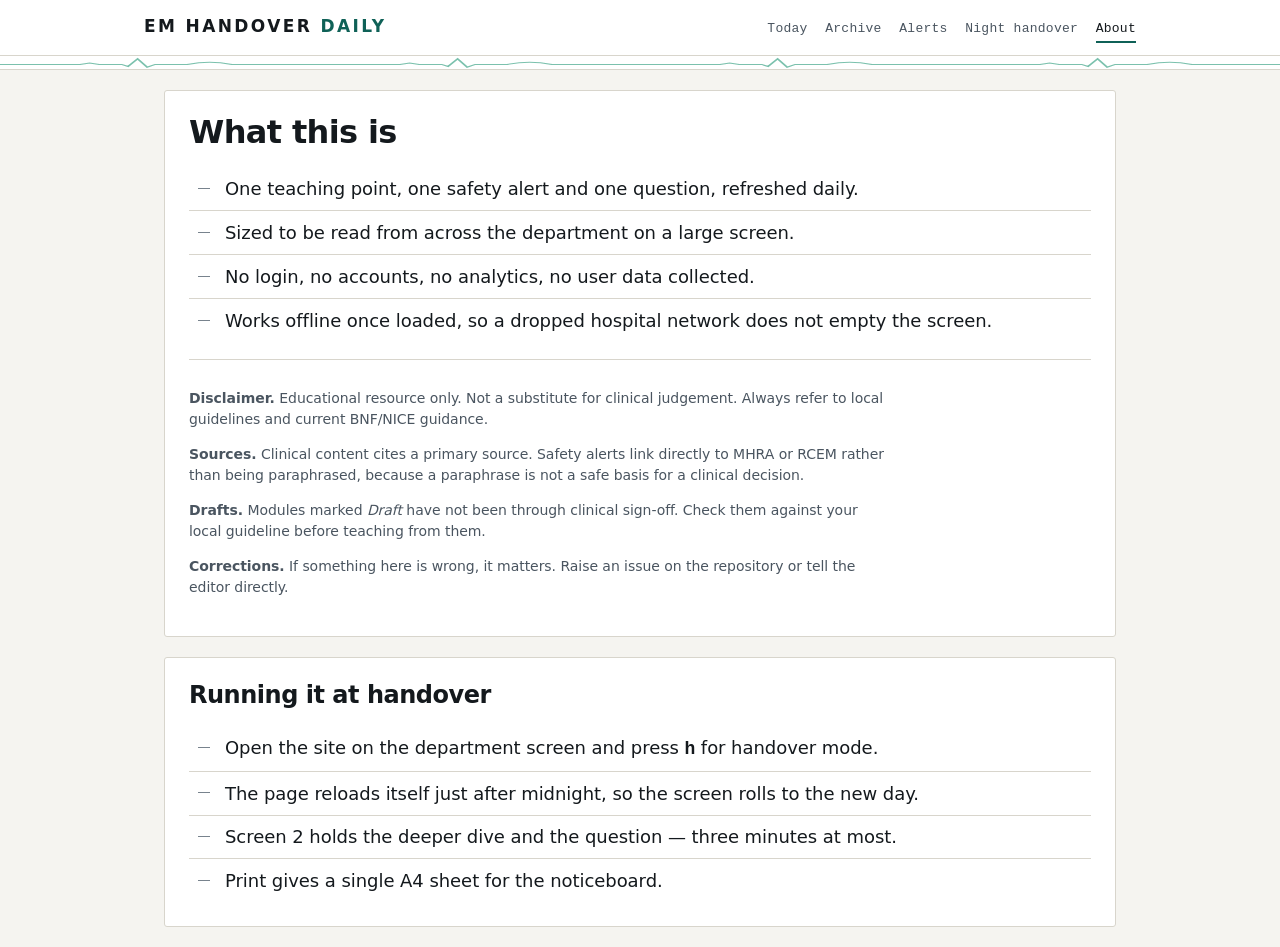
==== about.html @ 454e3c4d "Initial commit — complete working site - Fixed index.html DOMContentLoaded race condition (module sc" ====
<!DOCTYPE html>
<html lang="en-GB">
<head>
<meta charset="utf-8">
<meta name="viewport" content="width=device-width, initial-scale=1">
<title>About — EM Handover Daily</title>
<link rel="stylesheet" href="assets/style.css">
<link rel="manifest" href="manifest.webmanifest">
</head>
<body>

<header class="masthead">
  <div class="wrap masthead__row">
    <a class="wordmark" href="index.html">EM Handover <span>Daily</span></a>
    <nav class="nav" aria-label="Main">
      <a href="index.html">Today</a>
      <a href="archive.html">Archive</a>
      <a href="alerts.html">Alerts</a>
      <a href="night-handover.html">Night handover</a>
      <a href="about.html" aria-current="page">About</a>
    </nav>
  </div>
</header>
<div class="trace" aria-hidden="true">
  <svg viewBox="0 0 1600 20" preserveAspectRatio="none">
    <path d="M0,12 h50 l6,-2 l6,2 h14 l4,3 l6,-11 l6,12 l5,-4 h20 c10,-4 18,-4 28,0 h55 h50 l6,-2 l6,2 h14 l4,3 l6,-11 l6,12 l5,-4 h20 c10,-4 18,-4 28,0 h55 h50 l6,-2 l6,2 h14 l4,3 l6,-11 l6,12 l5,-4 h20 c10,-4 18,-4 28,0 h55 h50 l6,-2 l6,2 h14 l4,3 l6,-11 l6,12 l5,-4 h20 c10,-4 18,-4 28,0 h55 h50 l6,-2 l6,2 h14 l4,3 l6,-11 l6,12 l5,-4 h20 c10,-4 18,-4 28,0 h55 h50 l6,-2 l6,2 h14 l4,3 l6,-11 l6,12 l5,-4 h20 c10,-4 18,-4 28,0 h55 h50 l6,-2 l6,2 h14 l4,3 l6,-11 l6,12 l5,-4 h20 c10,-4 18,-4 28,0 h55 h50 l6,-2 l6,2 h14 l4,3 l6,-11 l6,12 l5,-4 h20 c10,-4 18,-4 28,0 h55"/>
  </svg>
</div>

<main class="wrap">
  <article class="module" style="margin-top:1.25rem">
    <h1 class="module__title">What this is</h1>
    <ul class="points">
      <li>One teaching point, one safety alert and one question, refreshed daily.</li>
      <li>Sized to be read from across the department on a large screen.</li>
      <li>No login, no accounts, no analytics, no user data collected.</li>
      <li>Works offline once loaded, so a dropped hospital network does not empty the screen.</li>
    </ul>

    <div class="module__foot">
      <div class="src">
        <p><strong>Disclaimer.</strong> Educational resource only. Not a substitute for
        clinical judgement. Always refer to local guidelines and current BNF/NICE guidance.</p>

        <p><strong>Sources.</strong> Clinical content cites a primary source. Safety alerts
        link directly to MHRA or RCEM rather than being paraphrased, because a paraphrase is
        not a safe basis for a clinical decision.</p>

        <p><strong>Drafts.</strong> Modules marked <em>Draft</em> have not been through
        clinical sign-off. Check them against your local guideline before teaching from them.</p>

        <p><strong>Corrections.</strong> If something here is wrong, it matters. Raise an
        issue on the repository or tell the editor directly.</p>
      </div>
    </div>
  </article>

  <article class="module">
    <h2 class="module__title" style="font-size:1.5rem">Running it at handover</h2>
    <ul class="points">
      <li>Open the site on the department screen and press <b>h</b> for handover mode.</li>
      <li>The page reloads itself just after midnight, so the screen rolls to the new day.</li>
      <li>Screen 2 holds the deeper dive and the question — three minutes at most.</li>
      <li>Print gives a single A4 sheet for the noticeboard.</li>
    </ul>
  </article>
</main>

<script src="assets/app.js"></script>
</body>
</html>
---- assets/style.css ----
/* ==========================================================================
   EM Handover Daily — stylesheet
   No build step. No CDN. Works offline once cached by the service worker.
   Three modes: personal (default), handover (large screen), print (A4).
   ========================================================================== */

:root {
  /* Ink / paper */
  --paper:        #f5f4f0;
  --paper-raised: #ffffff;
  --ink:          #14191d;
  --ink-soft:     #4a5560;
  --ink-faint:    #78838d;
  --rule:         #d8d5cc;

  /* Signal colours */
  --signal:       #0f6157;  /* brand / category */
  --signal-tint:  #e3efec;
  --alarm:        #a8102b;  /* safety alerts */
  --alarm-tint:   #f7e6e9;
  --trace:        #0f8f6b;  /* the monitor trace */
  --draft:        #8a5a00;
  --draft-tint:   #fbf0da;

  /* Type */
  --display: ui-sans-serif, system-ui, "Segoe UI", Roboto, "Helvetica Neue", Arial, sans-serif;
  --body:    ui-sans-serif, system-ui, "Segoe UI", Roboto, "Helvetica Neue", Arial, sans-serif;
  --mono:    ui-monospace, "SF Mono", "Cascadia Mono", Menlo, Consolas, "Liberation Mono", monospace;

  /* Scale — personal mode */
  --fs-body:   1.0625rem;
  --fs-bullet: 1.125rem;
  --fs-title:  2rem;
  --fs-eyebrow: 0.75rem;

  --maxw: 62rem;
  --gap: 1.5rem;
  --radius: 3px;
}

* { box-sizing: border-box; }

html { -webkit-text-size-adjust: 100%; }

body {
  margin: 0;
  background: var(--paper);
  color: var(--ink);
  font-family: var(--body);
  font-size: var(--fs-body);
  line-height: 1.5;
  letter-spacing: -0.003em;
}

a { color: var(--signal); text-underline-offset: 2px; }
a:hover { text-decoration-thickness: 2px; }

:focus-visible {
  outline: 3px solid var(--signal);
  outline-offset: 2px;
}

.wrap {
  max-width: var(--maxw);
  margin: 0 auto;
  padding: 0 1.25rem;
}

/* --------------------------------------------------------------------------
   Masthead + the monitor trace (signature element)
   -------------------------------------------------------------------------- */

.masthead {
  border-bottom: 1px solid var(--rule);
  background: var(--paper-raised);
}

.masthead__row {
  display: flex;
  align-items: baseline;
  justify-content: space-between;
  gap: 1rem;
  flex-wrap: wrap;
  padding: 0.9rem 0 0.75rem;
}

.wordmark {
  font-family: var(--display);
  font-weight: 800;
  font-size: 1.0625rem;
  letter-spacing: 0.14em;
  text-transform: uppercase;
  color: var(--ink);
  text-decoration: none;
  white-space: nowrap;
}
.wordmark span { color: var(--signal); }

.nav {
  display: flex;
  gap: 1.1rem;
  flex-wrap: wrap;
  font-family: var(--mono);
  font-size: 0.8125rem;
  letter-spacing: 0.02em;
}
.nav a { color: var(--ink-soft); text-decoration: none; padding-bottom: 2px; }
.nav a:hover { color: var(--ink); border-bottom: 2px solid var(--signal); }
.nav a[aria-current="page"] { color: var(--ink); border-bottom: 2px solid var(--signal); }

/* The trace: a slow ECG rhythm strip under the masthead. It exists so anyone
   glancing at the department screen can tell the page is live, not stale. */
.trace {
  display: block;
  width: 100%;
  height: 14px;
  background: var(--paper-raised);
  border-bottom: 1px solid var(--rule);
  overflow: hidden;
}
.trace svg { display: block; width: 200%; height: 14px; }
.trace path {
  fill: none;
  stroke: var(--trace);
  stroke-width: 1.5;
  opacity: 0.55;
}
@media (prefers-reduced-motion: no-preference) {
  .trace svg { animation: sweep 24s linear infinite; }
}
@keyframes sweep {
  from { transform: translateX(0); }
  to   { transform: translateX(-50%); }
}

/* --------------------------------------------------------------------------
   Utility bar
   -------------------------------------------------------------------------- */

.utility {
  display: flex;
  align-items: center;
  justify-content: space-between;
  gap: 0.75rem;
  flex-wrap: wrap;
  padding: 0.85rem 0;
  font-family: var(--mono);
  font-size: 0.75rem;
  letter-spacing: 0.06em;
  text-transform: uppercase;
  color: var(--ink-faint);
}

.btn {
  font-family: var(--mono);
  font-size: 0.75rem;
  letter-spacing: 0.06em;
  text-transform: uppercase;
  background: transparent;
  color: var(--ink-soft);
  border: 1px solid var(--rule);
  border-radius: var(--radius);
  padding: 0.4rem 0.7rem;
  cursor: pointer;
}
.btn:hover { border-color: var(--ink-soft); color: var(--ink); }
.btn--primary {
  background: var(--signal);
  border-color: var(--signal);
  color: #fff;
}
.btn--primary:hover { background: #0c4e46; border-color: #0c4e46; color: #fff; }
.btn[aria-pressed="true"] { background: var(--ink); border-color: var(--ink); color: var(--paper); }

.btn-row { display: flex; gap: 0.5rem; flex-wrap: wrap; }

/* --------------------------------------------------------------------------
   Alert strip
   -------------------------------------------------------------------------- */

.alerts { margin: 0 0 1.25rem; }

.alert {
  display: block;
  border-left: 4px solid var(--alarm);
  background: var(--alarm-tint);
  padding: 0.7rem 0.9rem;
  margin-bottom: 0.5rem;
  text-decoration: none;
  color: var(--ink);
  border-radius: 0 var(--radius) var(--radius) 0;
}
.alert:hover { background: #f2dade; }
.alert__meta {
  font-family: var(--mono);
  font-size: 0.6875rem;
  letter-spacing: 0.08em;
  text-transform: uppercase;
  color: var(--alarm);
  margin-bottom: 0.2rem;
}
.alert__title { font-weight: 600; line-height: 1.35; }

.alert--quiet { border-left-color: var(--rule); background: transparent; }
.alert--quiet .alert__meta { color: var(--ink-faint); }

/* --------------------------------------------------------------------------
   Daily module
   -------------------------------------------------------------------------- */

.module {
  background: var(--paper-raised);
  border: 1px solid var(--rule);
  border-radius: var(--radius);
  padding: 1.5rem;
  margin-bottom: 1.25rem;
}

.module__head {
  display: flex;
  justify-content: space-between;
  align-items: baseline;
  gap: 1rem;
  flex-wrap: wrap;
  margin-bottom: 0.75rem;
}

.eyebrow {
  font-family: var(--mono);
  font-size: var(--fs-eyebrow);
  letter-spacing: 0.1em;
  text-transform: uppercase;
  color: var(--ink-faint);
}

.chips { display: flex; gap: 0.4rem; flex-wrap: wrap; }

.chip {
  font-family: var(--mono);
  font-size: 0.6875rem;
  letter-spacing: 0.08em;
  text-transform: uppercase;
  padding: 0.2rem 0.45rem;
  border-radius: var(--radius);
  border: 1px solid var(--rule);
  color: var(--ink-soft);
  white-space: nowrap;
}
.chip--cat { background: var(--signal-tint); border-color: transparent; color: var(--signal); font-weight: 600; }
.chip--frcem { border-color: var(--signal); color: var(--signal); }
.chip--draft { background: var(--draft-tint); border-color: transparent; color: var(--draft); font-weight: 600; }

.module__title {
  font-family: var(--display);
  font-size: var(--fs-title);
  font-weight: 800;
  line-height: 1.1;
  letter-spacing: -0.02em;
  margin: 0 0 1.1rem;
  text-wrap: balance;
}

/* Bullets. Sequenced steps get numbers because the order is clinical
   information; unsequenced points get a plain rule instead. */
.points { list-style: none; margin: 0; padding: 0; }

.points li {
  font-size: var(--fs-bullet);
  line-height: 1.4;
  padding: 0.55rem 0 0.55rem 2.25rem;
  border-top: 1px solid var(--rule);
  position: relative;
}
.points li:first-child { border-top: 0; }

.points li::before {
  content: "";
  position: absolute;
  left: 0.55rem;
  top: 1.15em;
  width: 0.75rem;
  height: 1px;
  background: var(--ink-faint);
}
.points li[data-step]::before {
  content: attr(data-step);
  top: 0.55rem;
  left: 0;
  width: 1.6rem;
  height: auto;
  background: transparent;
  font-family: var(--mono);
  font-size: 0.8em;
  font-weight: 700;
  color: var(--signal);
  text-align: left;
}

/* Doses, units and thresholds set in mono so numbers read cleanly at 3 metres */
.points b, .num { font-family: var(--mono); font-weight: 700; letter-spacing: -0.01em; }

.module__foot {
  margin-top: 1.1rem;
  padding-top: 0.85rem;
  border-top: 1px solid var(--rule);
  font-size: 0.875rem;
  color: var(--ink-soft);
  display: flex;
  justify-content: space-between;
  gap: 1rem;
  flex-wrap: wrap;
}
.module__foot .src { max-width: 44rem; }

.notice {
  border: 1px dashed var(--draft);
  background: var(--draft-tint);
  color: var(--draft);
  border-radius: var(--radius);
  padding: 0.6rem 0.8rem;
  font-size: 0.875rem;
  margin-bottom: 1rem;
}

/* --------------------------------------------------------------------------
   Screen 2 — deep dive + quiz
   -------------------------------------------------------------------------- */

.screen2 { display: none; }
.screen2.is-open { display: block; }

.deep h3, .quiz h3 {
  font-family: var(--mono);
  font-size: 0.75rem;
  letter-spacing: 0.1em;
  text-transform: uppercase;
  color: var(--ink-faint);
  margin: 0 0 0.75rem;
  font-weight: 600;
}

.algorithm { list-style: none; margin: 0 0 1rem; padding: 0; }
.algorithm li {
  border-left: 3px solid var(--signal);
  padding: 0.4rem 0 0.4rem 0.85rem;
  margin-bottom: 0.4rem;
  font-size: var(--fs-bullet);
}

.stem { font-size: var(--fs-bullet); line-height: 1.45; margin: 0 0 1rem; }

.options { display: grid; gap: 0.5rem; grid-template-columns: 1fr 1fr; }
@media (max-width: 640px) { .options { grid-template-columns: 1fr; } }

.option {
  text-align: left;
  font-family: var(--body);
  font-size: var(--fs-bullet);
  background: var(--paper);
  border: 1px solid var(--rule);
  border-radius: var(--radius);
  padding: 0.7rem 0.85rem;
  cursor: pointer;
  color: var(--ink);
  display: flex;
  gap: 0.6rem;
  align-items: baseline;
}
.option:hover:not(:disabled) { border-color: var(--ink-soft); }
.option:disabled { cursor: default; }
.option .key { font-family: var(--mono); font-weight: 700; color: var(--ink-faint); }
.option.is-correct { border-color: var(--trace); background: var(--signal-tint); }
.option.is-correct .key { color: var(--trace); }
.option.is-wrong { border-color: var(--alarm); background: var(--alarm-tint); }
.option.is-wrong .key { color: var(--alarm); }

.explain {
  margin-top: 0.9rem;
  border-left: 3px solid var(--trace);
  padding: 0.5rem 0 0.5rem 0.85rem;
  font-size: 1rem;
}
.explain[hidden] { display: none; }

/* --------------------------------------------------------------------------
   Archive grid
   -------------------------------------------------------------------------- */

.filters {
  display: flex;
  gap: 0.5rem;
  flex-wrap: wrap;
  align-items: center;
  margin-bottom: 1rem;
}

.field {
  font-family: var(--body);
  font-size: 0.9375rem;
  padding: 0.45rem 0.6rem;
  border: 1px solid var(--rule);
  border-radius: var(--radius);
  background: var(--paper-raised);
  color: var(--ink);
}
.field--search { flex: 1 1 16rem; min-width: 12rem; }

.grid {
  display: grid;
  gap: 0.75rem;
  grid-template-columns: repeat(auto-fill, minmax(17rem, 1fr));
  padding: 0;
  margin: 0;
  list-style: none;
}

.card {
  background: var(--paper-raised);
  border: 1px solid var(--rule);
  border-radius: var(--radius);
  padding: 0.9rem;
  display: flex;
  flex-direction: column;
  gap: 0.5rem;
}
.card h3 { margin: 0; font-size: 1.0625rem; line-height: 1.25; font-weight: 700; }
.card__meta { font-family: var(--mono); font-size: 0.6875rem; letter-spacing: 0.06em; text-transform: uppercase; color: var(--ink-faint); }
.card a { text-decoration: none; color: inherit; }
.card a:hover h3 { color: var(--signal); }

.empty {
  border: 1px dashed var(--rule);
  border-radius: var(--radius);
  padding: 1.5rem;
  text-align: center;
  color: var(--ink-soft);
}

/* --------------------------------------------------------------------------
   Night handover form
   -------------------------------------------------------------------------- */

.sheet {
  background: var(--paper-raised);
  border: 1px solid var(--rule);
  border-radius: var(--radius);
  padding: 1.5rem;
}

.sheet h2 {
  font-family: var(--display);
  font-size: 1.5rem;
  letter-spacing: -0.02em;
  margin: 0 0 0.25rem;
}

fieldset {
  border: 0;
  border-top: 2px solid var(--ink);
  padding: 0.75rem 0 1.25rem;
  margin: 0;
}
legend {
  font-family: var(--mono);
  font-size: 0.8125rem;
  font-weight: 700;
  letter-spacing: 0.08em;
  text-transform: uppercase;
  padding: 0 0.5rem 0 0;
}
.hint { color: var(--ink-soft); font-size: 0.875rem; margin: 0 0 0.6rem; }

.row { display: grid; gap: 0.75rem; grid-template-columns: repeat(auto-fit, minmax(13rem, 1fr)); margin-bottom: 0.6rem; }

label.stack { display: flex; flex-direction: column; gap: 0.25rem; font-size: 0.8125rem; color: var(--ink-soft); }
label.stack input, label.stack textarea, label.stack select {
  font-family: var(--body);
  font-size: 1rem;
  color: var(--ink);
  background: transparent;
  border: 0;
  border-bottom: 1px solid var(--rule);
  padding: 0.35rem 0.2rem;
  border-radius: 0;
}
label.stack textarea { border: 1px solid var(--rule); border-radius: var(--radius); padding: 0.5rem; resize: vertical; min-height: 4.5rem; }
label.stack input:focus, label.stack textarea:focus { border-color: var(--signal); }

.gdpr {
  border-left: 4px solid var(--ink);
  padding: 0.6rem 0.9rem;
  background: var(--paper);
  font-size: 0.875rem;
  margin-bottom: 1.25rem;
}

/* --------------------------------------------------------------------------
   Handover mode — 65" screen, read at 3 metres
   -------------------------------------------------------------------------- */

body.handover {
  --paper:        #0d1216;
  --paper-raised: #131b21;
  --ink:          #f2f5f7;
  --ink-soft:     #9fb0bb;
  --ink-faint:    #7d8f9a;
  --rule:         #2a3841;
  --signal:       #4fd1b5;
  --signal-tint:  #17302c;
  --alarm:        #ff6b7f;
  --alarm-tint:   #2d1219;
  --trace:        #4fd1b5;
  --draft:        #e0b25c;
  --draft-tint:   #2b2415;

  --fs-body:   1.375rem;
  --fs-bullet: 1.875rem;   /* 30px */
  --fs-title:  3.75rem;
  --fs-eyebrow: 1rem;
  --maxw: 90rem;
}
body.handover .btn--primary { color: #06100d; }
body.handover .btn[aria-pressed="true"] { background: var(--signal); color: #06100d; border-color: var(--signal); }
body.handover .nav { font-size: 1rem; }
body.handover .wordmark { font-size: 1.375rem; }
body.handover .module { padding: 2.25rem 2.5rem; }
body.handover .points li { padding-top: 0.7rem; padding-bottom: 0.7rem; padding-left: 3rem; }
body.handover .points li[data-step]::before { width: 2.2rem; }
body.handover .module__foot { font-size: 1.0625rem; }
body.handover .option { font-size: 1.5rem; }
body.handover .stem { font-size: 1.75rem; }
body.handover .card h3 { font-size: 1.375rem; }
body.handover .trace path { opacity: 0.8; }
body.handover .trace, body.handover .trace svg { height: 20px; }

/* --------------------------------------------------------------------------
   Print — one clean A4 sheet
   -------------------------------------------------------------------------- */

@media print {
  :root {
    --paper: #fff; --paper-raised: #fff; --ink: #000; --ink-soft: #333;
    --ink-faint: #555; --rule: #999; --signal: #000; --signal-tint: #fff;
    --alarm: #000; --alarm-tint: #fff; --trace: #000;
    --fs-body: 11pt; --fs-bullet: 12pt; --fs-title: 20pt;
  }
  @page { size: A4 portrait; margin: 14mm; }
  body { background: #fff; font-size: 11pt; }
  body.handover { --fs-bullet: 12pt; --fs-title: 20pt; }
  .no-print, .trace, .nav, .utility, .btn, .btn-row, .filters { display: none !important; }
  .wrap { max-width: none; padding: 0; }
  .module, .sheet { border: 0; padding: 0; }
  .screen2 { display: block !important; }
  .points li { break-inside: avoid; }
  label.stack input, label.stack textarea { border-bottom: 1px solid #000; }
  label.stack textarea { border: 1px solid #000; min-height: 3.2rem; }
  a { color: #000; text-decoration: none; }
  .masthead__row { padding: 0 0 6pt; }
}

/* --------------------------------------------------------------------------
   Paper of the day
   -------------------------------------------------------------------------- */

.paper {
  background: var(--paper-raised);
  border: 1px solid var(--rule);
  border-radius: var(--radius);
  padding: 1.25rem 1.5rem;
  margin-bottom: 1.25rem;
  display: grid;
  grid-template-columns: 1fr auto;
  gap: 1.25rem;
  align-items: start;
}
@media (max-width: 600px) {
  .paper { grid-template-columns: 1fr; }
}

.paper__body { min-width: 0; }

.paper__title {
  font-family: var(--display);
  font-weight: 700;
  font-size: 1.1875rem;
  line-height: 1.25;
  letter-spacing: -0.01em;
  margin: 0.35rem 0 0.35rem;
  text-wrap: pretty;
}
.paper__title a { color: inherit; text-decoration: none; }
.paper__title a:hover { color: var(--signal); text-decoration: underline; }

.paper__cite {
  font-family: var(--mono);
  font-size: 0.8125rem;
  color: var(--ink-faint);
  margin: 0 0 0.6rem;
}

.paper__takeaway { margin: 0; font-size: 1rem; line-height: 1.45; }

.paper__qr {
  width: 116px;
  text-align: center;
}
.paper__qr svg {
  width: 100%;
  height: auto;
  display: block;
  border-radius: 2px;
}
.paper__scan {
  font-family: var(--mono);
  font-size: 0.625rem;
  letter-spacing: 0.1em;
  text-transform: uppercase;
  color: var(--ink-faint);
  margin-top: 0.4rem;
}
.paper__qr--missing {
  border: 1px dashed var(--rule);
  border-radius: var(--radius);
  padding: 0.75rem;
  font-size: 0.8125rem;
  color: var(--ink-faint);
}

body.handover .paper { padding: 1.75rem 2.5rem; gap: 2rem; }
body.handover .paper__title { font-size: 2rem; }
body.handover .paper__cite { font-size: 1.125rem; }
body.handover .paper__takeaway { font-size: 1.5rem; }
body.handover .paper__qr { width: 220px; }
body.handover .paper__scan { font-size: 0.875rem; }

@media print {
  .paper { border: 0; padding: 0; border-top: 1px solid #000; padding-top: 8pt;
           break-inside: avoid; }
  .paper__qr { width: 90px; }
  .paper__title { font-size: 12pt; }
  .paper__takeaway { font-size: 10pt; }
}
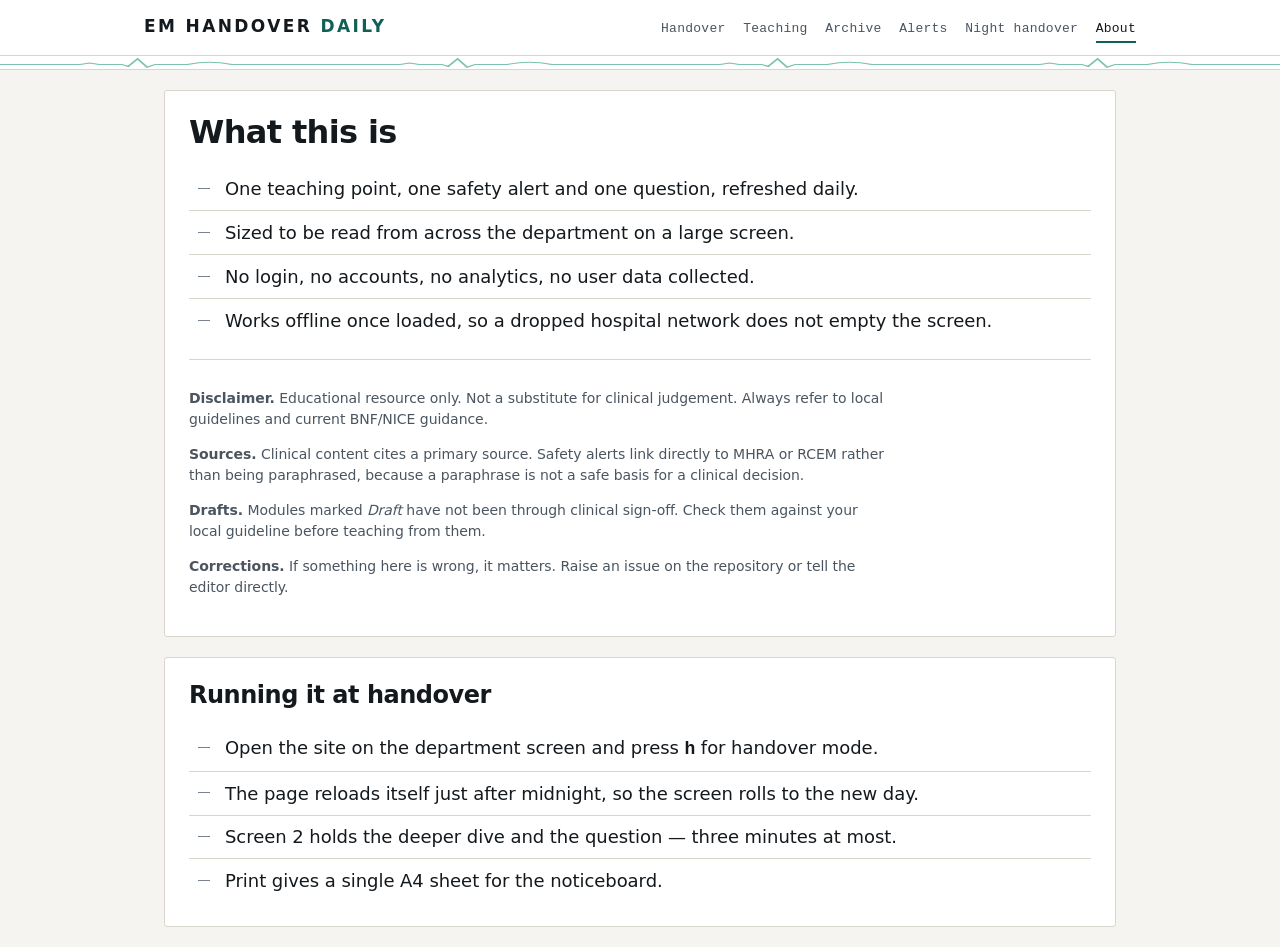
==== commit ef04e8aa: "Handover as homepage — landscape 3-col prompt card index.html: complete redesign - Landscape full-vi" ====
--- a/about.html
+++ b/about.html
@@ -13,7 +13,8 @@
   <div class="wrap masthead__row">
     <a class="wordmark" href="index.html">EM Handover <span>Daily</span></a>
     <nav class="nav" aria-label="Main">
-      <a href="index.html">Today</a>
+      <a href="index.html">Handover</a>
+      <a href="teaching.html">Teaching</a>
       <a href="archive.html">Archive</a>
       <a href="alerts.html">Alerts</a>
       <a href="night-handover.html">Night handover</a>
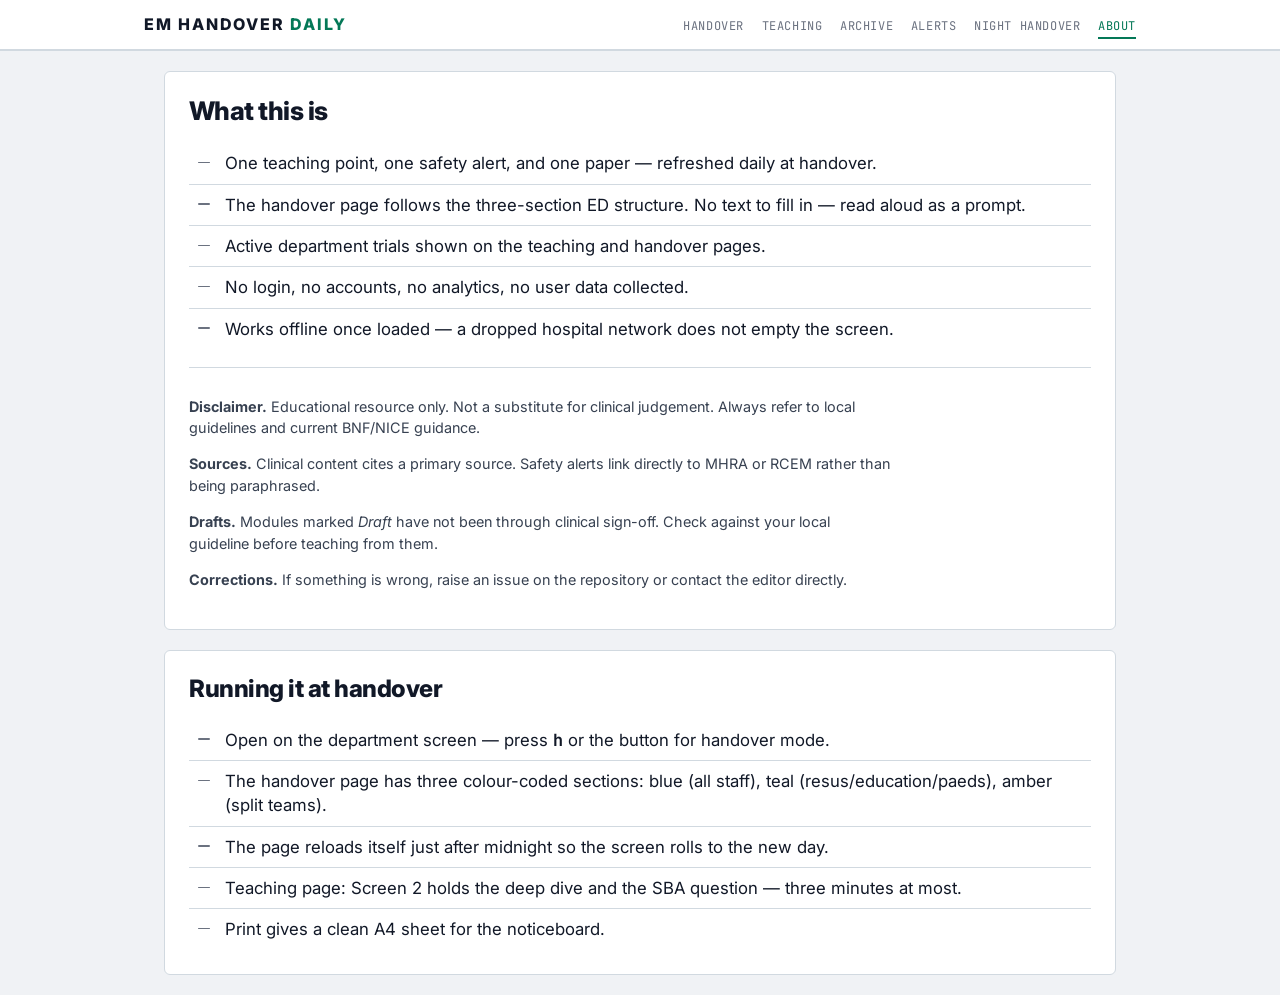
==== commit eade758b: "Consistent design across all pages assets/style.css: complete rewrite - Inter + JetBrains Mono throu" ====
--- a/about.html
+++ b/about.html
@@ -4,6 +4,9 @@
 <meta charset="utf-8">
 <meta name="viewport" content="width=device-width, initial-scale=1">
 <title>About — EM Handover Daily</title>
+<link rel="preconnect" href="https://fonts.googleapis.com">
+<link rel="preconnect" href="https://fonts.gstatic.com" crossorigin>
+<link href="https://fonts.googleapis.com/css2?family=Inter:wght@400;500;600;700;800&family=JetBrains+Mono:wght@400;600&display=swap" rel="stylesheet">
 <link rel="stylesheet" href="assets/style.css">
 <link rel="manifest" href="manifest.webmanifest">
 </head>
@@ -22,36 +25,27 @@
     </nav>
   </div>
 </header>
-<div class="trace" aria-hidden="true">
-  <svg viewBox="0 0 1600 20" preserveAspectRatio="none">
-    <path d="M0,12 h50 l6,-2 l6,2 h14 l4,3 l6,-11 l6,12 l5,-4 h20 c10,-4 18,-4 28,0 h55 h50 l6,-2 l6,2 h14 l4,3 l6,-11 l6,12 l5,-4 h20 c10,-4 18,-4 28,0 h55 h50 l6,-2 l6,2 h14 l4,3 l6,-11 l6,12 l5,-4 h20 c10,-4 18,-4 28,0 h55 h50 l6,-2 l6,2 h14 l4,3 l6,-11 l6,12 l5,-4 h20 c10,-4 18,-4 28,0 h55 h50 l6,-2 l6,2 h14 l4,3 l6,-11 l6,12 l5,-4 h20 c10,-4 18,-4 28,0 h55 h50 l6,-2 l6,2 h14 l4,3 l6,-11 l6,12 l5,-4 h20 c10,-4 18,-4 28,0 h55 h50 l6,-2 l6,2 h14 l4,3 l6,-11 l6,12 l5,-4 h20 c10,-4 18,-4 28,0 h55 h50 l6,-2 l6,2 h14 l4,3 l6,-11 l6,12 l5,-4 h20 c10,-4 18,-4 28,0 h55"/>
-  </svg>
-</div>
 
 <main class="wrap">
   <article class="module" style="margin-top:1.25rem">
     <h1 class="module__title">What this is</h1>
     <ul class="points">
-      <li>One teaching point, one safety alert and one question, refreshed daily.</li>
-      <li>Sized to be read from across the department on a large screen.</li>
+      <li>One teaching point, one safety alert, and one paper — refreshed daily at handover.</li>
+      <li>The handover page follows the three-section ED structure. No text to fill in — read aloud as a prompt.</li>
+      <li>Active department trials shown on the teaching and handover pages.</li>
       <li>No login, no accounts, no analytics, no user data collected.</li>
-      <li>Works offline once loaded, so a dropped hospital network does not empty the screen.</li>
+      <li>Works offline once loaded — a dropped hospital network does not empty the screen.</li>
     </ul>
-
     <div class="module__foot">
       <div class="src">
         <p><strong>Disclaimer.</strong> Educational resource only. Not a substitute for
         clinical judgement. Always refer to local guidelines and current BNF/NICE guidance.</p>
-
         <p><strong>Sources.</strong> Clinical content cites a primary source. Safety alerts
-        link directly to MHRA or RCEM rather than being paraphrased, because a paraphrase is
-        not a safe basis for a clinical decision.</p>
-
+        link directly to MHRA or RCEM rather than being paraphrased.</p>
         <p><strong>Drafts.</strong> Modules marked <em>Draft</em> have not been through
-        clinical sign-off. Check them against your local guideline before teaching from them.</p>
-
-        <p><strong>Corrections.</strong> If something here is wrong, it matters. Raise an
-        issue on the repository or tell the editor directly.</p>
+        clinical sign-off. Check against your local guideline before teaching from them.</p>
+        <p><strong>Corrections.</strong> If something is wrong, raise an issue on the
+        repository or contact the editor directly.</p>
       </div>
     </div>
   </article>
@@ -59,10 +53,11 @@
   <article class="module">
     <h2 class="module__title" style="font-size:1.5rem">Running it at handover</h2>
     <ul class="points">
-      <li>Open the site on the department screen and press <b>h</b> for handover mode.</li>
-      <li>The page reloads itself just after midnight, so the screen rolls to the new day.</li>
-      <li>Screen 2 holds the deeper dive and the question — three minutes at most.</li>
-      <li>Print gives a single A4 sheet for the noticeboard.</li>
+      <li>Open on the department screen — press <b>h</b> or the button for handover mode.</li>
+      <li>The handover page has three colour-coded sections: blue (all staff), teal (resus/education/paeds), amber (split teams).</li>
+      <li>The page reloads itself just after midnight so the screen rolls to the new day.</li>
+      <li>Teaching page: Screen 2 holds the deep dive and the SBA question — three minutes at most.</li>
+      <li>Print gives a clean A4 sheet for the noticeboard.</li>
     </ul>
   </article>
 </main>
--- a/assets/style.css
+++ b/assets/style.css
@@ -1,221 +1,221 @@
 /* ==========================================================================
-   EM Handover Daily — stylesheet
-   No build step. No CDN. Works offline once cached by the service worker.
-   Three modes: personal (default), handover (large screen), print (A4).
+   EM Handover Daily — shared stylesheet
+   Inter for UI, JetBrains Mono for labels and metadata.
+   Light theme throughout. Handover mode scales for large screens.
    ========================================================================== */
 
+/* Import fonts — cached by service worker after first load */
+@import url('https://fonts.googleapis.com/css2?family=Inter:wght@400;500;600;700;800&family=JetBrains+Mono:wght@400;600&display=swap');
+
 :root {
-  /* Ink / paper */
-  --paper:        #f5f4f0;
-  --paper-raised: #ffffff;
-  --ink:          #14191d;
-  --ink-soft:     #4a5560;
-  --ink-faint:    #78838d;
-  --rule:         #d8d5cc;
-
-  /* Signal colours */
-  --signal:       #0f6157;  /* brand / category */
-  --signal-tint:  #e3efec;
-  --alarm:        #a8102b;  /* safety alerts */
-  --alarm-tint:   #f7e6e9;
-  --trace:        #0f8f6b;  /* the monitor trace */
-  --draft:        #8a5a00;
-  --draft-tint:   #fbf0da;
-
-  /* Type */
-  --display: ui-sans-serif, system-ui, "Segoe UI", Roboto, "Helvetica Neue", Arial, sans-serif;
-  --body:    ui-sans-serif, system-ui, "Segoe UI", Roboto, "Helvetica Neue", Arial, sans-serif;
-  --mono:    ui-monospace, "SF Mono", "Cascadia Mono", Menlo, Consolas, "Liberation Mono", monospace;
-
-  /* Scale — personal mode */
-  --fs-body:   1.0625rem;
-  --fs-bullet: 1.125rem;
-  --fs-title:  2rem;
-  --fs-eyebrow: 0.75rem;
-
-  --maxw: 62rem;
-  --gap: 1.5rem;
-  --radius: 3px;
-}
-
-* { box-sizing: border-box; }
-
+  /* Fonts */
+  --font-ui:   'Inter', ui-sans-serif, system-ui, sans-serif;
+  --font-mono: 'JetBrains Mono', ui-monospace, 'Cascadia Mono', monospace;
+
+  /* Light palette */
+  --bg:          #f0f2f5;
+  --surface:     #ffffff;
+  --surface2:    #f7f8fa;
+  --border:      #d1d9e0;
+  --text:        #111827;
+  --text-soft:   #374151;
+  --text-faint:  #6b7280;
+
+  /* Section accents */
+  --s1:          #1d4ed8;
+  --s1-tint:     #eff6ff;
+  --s2:          #047857;
+  --s2-tint:     #ecfdf5;
+  --s3:          #b45309;
+  --s3-tint:     #fffbeb;
+  --meet:        #6d28d9;
+  --meet-tint:   #f5f3ff;
+  --alarm:       #dc2626;
+  --alarm-tint:  #fef2f2;
+
+  /* Legacy aliases — keeps older components working */
+  --signal:       var(--s2);
+  --signal-tint:  var(--s2-tint);
+  --ink:          var(--text);
+  --ink-soft:     var(--text-soft);
+  --ink-faint:    var(--text-faint);
+  --paper:        var(--bg);
+  --paper-raised: var(--surface);
+  --rule:         var(--border);
+  --display:      var(--font-ui);
+  --body:         var(--font-ui);
+  --mono:         var(--font-mono);
+
+  /* Teaching / paper bottom strip */
+  --teach-bg:    #064e3b;
+  --teach-acc:   #10b981;
+  --teach-fg:    #d1fae5;
+  --paper-bg:    #1e3a5f;
+  --paper-acc:   #3b82f6;
+  --paper-fg:    #dbeafe;
+
+  /* Trials */
+  --trial-acc:   #065f46;
+  --trial-bg:    #ecfdf5;
+  --trial-fg:    #064e3b;
+
+  /* Learning events */
+  --learn-acc:   #b45309;
+
+  /* Type scale */
+  --fs-eyebrow:  0.72rem;
+  --fs-body:     1.05rem;
+  --fs-bullet:   1.05rem;
+  --fs-title:    1.2rem;
+  --fs-hdr:      0.72rem;
+
+  --maxw:   62rem;
+  --gap:    1.5rem;
+  --radius: 6px;
+
+  /* Legacy compat */
+  --r: var(--radius);
+}
+
+/* ── Reset ───────────────────────────────────────────────────────────────── */
+*, *::before, *::after { box-sizing: border-box; }
 html { -webkit-text-size-adjust: 100%; }
 
 body {
   margin: 0;
-  background: var(--paper);
-  color: var(--ink);
-  font-family: var(--body);
+  background: var(--bg);
+  color: var(--text);
+  font-family: var(--font-ui);
   font-size: var(--fs-body);
   line-height: 1.5;
-  letter-spacing: -0.003em;
-}
-
-a { color: var(--signal); text-underline-offset: 2px; }
+  -webkit-font-smoothing: antialiased;
+}
+
+a { color: var(--s2); text-underline-offset: 2px; }
 a:hover { text-decoration-thickness: 2px; }
 
 :focus-visible {
-  outline: 3px solid var(--signal);
+  outline: 3px solid var(--s2);
   outline-offset: 2px;
 }
 
+/* ── Layout ──────────────────────────────────────────────────────────────── */
 .wrap {
   max-width: var(--maxw);
   margin: 0 auto;
   padding: 0 1.25rem;
 }
 
-/* --------------------------------------------------------------------------
-   Masthead + the monitor trace (signature element)
-   -------------------------------------------------------------------------- */
-
+/* ── Masthead ─────────────────────────────────────────────────────────────── */
 .masthead {
-  border-bottom: 1px solid var(--rule);
-  background: var(--paper-raised);
-}
-
+  border-bottom: 2px solid var(--border);
+  background: var(--surface);
+}
 .masthead__row {
   display: flex;
   align-items: baseline;
   justify-content: space-between;
   gap: 1rem;
   flex-wrap: wrap;
-  padding: 0.9rem 0 0.75rem;
-}
-
+  padding: 0.75rem 0 0.65rem;
+}
 .wordmark {
-  font-family: var(--display);
+  font-family: var(--font-ui);
   font-weight: 800;
-  font-size: 1.0625rem;
-  letter-spacing: 0.14em;
-  text-transform: uppercase;
-  color: var(--ink);
+  font-size: 1rem;
+  letter-spacing: 0.12em;
+  text-transform: uppercase;
+  color: var(--text);
   text-decoration: none;
   white-space: nowrap;
 }
-.wordmark span { color: var(--signal); }
+.wordmark span { color: var(--s2); }
 
 .nav {
   display: flex;
   gap: 1.1rem;
   flex-wrap: wrap;
-  font-family: var(--mono);
-  font-size: 0.8125rem;
-  letter-spacing: 0.02em;
-}
-.nav a { color: var(--ink-soft); text-decoration: none; padding-bottom: 2px; }
-.nav a:hover { color: var(--ink); border-bottom: 2px solid var(--signal); }
-.nav a[aria-current="page"] { color: var(--ink); border-bottom: 2px solid var(--signal); }
-
-/* The trace: a slow ECG rhythm strip under the masthead. It exists so anyone
-   glancing at the department screen can tell the page is live, not stale. */
-.trace {
-  display: block;
-  width: 100%;
-  height: 14px;
-  background: var(--paper-raised);
-  border-bottom: 1px solid var(--rule);
-  overflow: hidden;
-}
-.trace svg { display: block; width: 200%; height: 14px; }
-.trace path {
-  fill: none;
-  stroke: var(--trace);
-  stroke-width: 1.5;
-  opacity: 0.55;
-}
-@media (prefers-reduced-motion: no-preference) {
-  .trace svg { animation: sweep 24s linear infinite; }
-}
-@keyframes sweep {
-  from { transform: translateX(0); }
-  to   { transform: translateX(-50%); }
-}
-
-/* --------------------------------------------------------------------------
-   Utility bar
-   -------------------------------------------------------------------------- */
-
+  font-family: var(--font-mono);
+  font-size: 0.75rem;
+  letter-spacing: 0.05em;
+}
+.nav a {
+  color: var(--text-faint);
+  text-decoration: none;
+  text-transform: uppercase;
+  padding-bottom: 2px;
+}
+.nav a:hover { color: var(--text); border-bottom: 2px solid var(--s2); }
+.nav a[aria-current="page"] { color: var(--s2); border-bottom: 2px solid var(--s2); }
+
+/* ── Utility bar ─────────────────────────────────────────────────────────── */
 .utility {
   display: flex;
   align-items: center;
   justify-content: space-between;
   gap: 0.75rem;
   flex-wrap: wrap;
-  padding: 0.85rem 0;
-  font-family: var(--mono);
-  font-size: 0.75rem;
+  padding: 0.7rem 0;
+  font-family: var(--font-mono);
+  font-size: 0.72rem;
   letter-spacing: 0.06em;
   text-transform: uppercase;
-  color: var(--ink-faint);
+  color: var(--text-faint);
 }
 
 .btn {
-  font-family: var(--mono);
-  font-size: 0.75rem;
-  letter-spacing: 0.06em;
+  font-family: var(--font-mono);
+  font-size: 0.72rem;
+  letter-spacing: 0.05em;
   text-transform: uppercase;
   background: transparent;
-  color: var(--ink-soft);
-  border: 1px solid var(--rule);
-  border-radius: var(--radius);
-  padding: 0.4rem 0.7rem;
+  color: var(--text-soft);
+  border: 1px solid var(--border);
+  border-radius: var(--radius);
+  padding: 0.35rem 0.65rem;
   cursor: pointer;
-}
-.btn:hover { border-color: var(--ink-soft); color: var(--ink); }
-.btn--primary {
-  background: var(--signal);
-  border-color: var(--signal);
-  color: #fff;
-}
-.btn--primary:hover { background: #0c4e46; border-color: #0c4e46; color: #fff; }
-.btn[aria-pressed="true"] { background: var(--ink); border-color: var(--ink); color: var(--paper); }
-
+  transition: border-color 0.15s, color 0.15s;
+}
+.btn:hover { border-color: var(--text-soft); color: var(--text); }
+.btn--primary { background: var(--s2); border-color: var(--s2); color: #fff; }
+.btn--primary:hover { background: #065f46; border-color: #065f46; }
+.btn[aria-pressed="true"] { background: var(--text); border-color: var(--text); color: var(--surface); }
 .btn-row { display: flex; gap: 0.5rem; flex-wrap: wrap; }
 
-/* --------------------------------------------------------------------------
-   Alert strip
-   -------------------------------------------------------------------------- */
-
+/* ── Alert strip (shared) ────────────────────────────────────────────────── */
 .alerts { margin: 0 0 1.25rem; }
-
 .alert {
   display: block;
   border-left: 4px solid var(--alarm);
   background: var(--alarm-tint);
-  padding: 0.7rem 0.9rem;
+  padding: 0.65rem 0.9rem;
   margin-bottom: 0.5rem;
   text-decoration: none;
-  color: var(--ink);
+  color: var(--text);
   border-radius: 0 var(--radius) var(--radius) 0;
 }
-.alert:hover { background: #f2dade; }
+.alert:hover { background: #fde0e0; }
 .alert__meta {
-  font-family: var(--mono);
-  font-size: 0.6875rem;
+  font-family: var(--font-mono);
+  font-size: 0.65rem;
   letter-spacing: 0.08em;
   text-transform: uppercase;
   color: var(--alarm);
   margin-bottom: 0.2rem;
 }
-.alert__title { font-weight: 600; line-height: 1.35; }
-
-.alert--quiet { border-left-color: var(--rule); background: transparent; }
-.alert--quiet .alert__meta { color: var(--ink-faint); }
-
-/* --------------------------------------------------------------------------
-   Daily module
-   -------------------------------------------------------------------------- */
-
+.alert__title { font-weight: 600; font-size: var(--fs-body); line-height: 1.35; }
+.alert--quiet { border-left-color: var(--border); background: var(--surface2); }
+.alert--quiet .alert__meta { color: var(--text-faint); }
+.alert--quiet .alert__title { color: var(--text-soft); font-weight: 400; }
+
+/* ── Daily module card ───────────────────────────────────────────────────── */
 .module {
-  background: var(--paper-raised);
-  border: 1px solid var(--rule);
+  background: var(--surface);
+  border: 1px solid var(--border);
   border-radius: var(--radius);
   padding: 1.5rem;
   margin-bottom: 1.25rem;
 }
-
 .module__head {
   display: flex;
   justify-content: space-between;
@@ -224,347 +224,205 @@
   flex-wrap: wrap;
   margin-bottom: 0.75rem;
 }
-
 .eyebrow {
-  font-family: var(--mono);
+  font-family: var(--font-mono);
   font-size: var(--fs-eyebrow);
   letter-spacing: 0.1em;
   text-transform: uppercase;
-  color: var(--ink-faint);
-}
-
+  color: var(--text-faint);
+}
 .chips { display: flex; gap: 0.4rem; flex-wrap: wrap; }
-
 .chip {
-  font-family: var(--mono);
-  font-size: 0.6875rem;
+  font-family: var(--font-mono);
+  font-size: 0.65rem;
   letter-spacing: 0.08em;
   text-transform: uppercase;
   padding: 0.2rem 0.45rem;
   border-radius: var(--radius);
-  border: 1px solid var(--rule);
-  color: var(--ink-soft);
+  border: 1px solid var(--border);
+  color: var(--text-soft);
   white-space: nowrap;
 }
-.chip--cat { background: var(--signal-tint); border-color: transparent; color: var(--signal); font-weight: 600; }
-.chip--frcem { border-color: var(--signal); color: var(--signal); }
-.chip--draft { background: var(--draft-tint); border-color: transparent; color: var(--draft); font-weight: 600; }
+.chip--cat { background: var(--s2-tint); border-color: transparent; color: var(--s2); font-weight: 600; }
+.chip--frcem { border-color: var(--s2); color: var(--s2); }
+.chip--draft { background: #fffbeb; border-color: transparent; color: var(--s3); font-weight: 600; }
 
 .module__title {
-  font-family: var(--display);
-  font-size: var(--fs-title);
+  font-family: var(--font-ui);
+  font-size: 1.6rem;
   font-weight: 800;
-  line-height: 1.1;
+  line-height: 1.15;
   letter-spacing: -0.02em;
   margin: 0 0 1.1rem;
-  text-wrap: balance;
-}
-
-/* Bullets. Sequenced steps get numbers because the order is clinical
-   information; unsequenced points get a plain rule instead. */
+  color: var(--text);
+}
+
+/* Teaching bullets */
 .points { list-style: none; margin: 0; padding: 0; }
-
 .points li {
   font-size: var(--fs-bullet);
-  line-height: 1.4;
-  padding: 0.55rem 0 0.55rem 2.25rem;
-  border-top: 1px solid var(--rule);
+  line-height: 1.45;
+  padding: 0.5rem 0 0.5rem 2.25rem;
+  border-top: 1px solid var(--border);
   position: relative;
+  color: var(--text);
 }
 .points li:first-child { border-top: 0; }
-
 .points li::before {
   content: "";
   position: absolute;
-  left: 0.55rem;
-  top: 1.15em;
-  width: 0.75rem;
-  height: 1px;
-  background: var(--ink-faint);
+  left: 0.55rem; top: 1.1em;
+  width: 0.75rem; height: 1.5px;
+  background: var(--text-faint);
+  border-radius: 1px;
 }
 .points li[data-step]::before {
   content: attr(data-step);
-  top: 0.55rem;
-  left: 0;
-  width: 1.6rem;
-  height: auto;
+  top: 0.52rem; left: 0;
+  width: 1.6rem; height: auto;
   background: transparent;
-  font-family: var(--mono);
+  font-family: var(--font-mono);
   font-size: 0.8em;
   font-weight: 700;
-  color: var(--signal);
+  color: var(--s2);
   text-align: left;
 }
-
-/* Doses, units and thresholds set in mono so numbers read cleanly at 3 metres */
-.points b, .num { font-family: var(--mono); font-weight: 700; letter-spacing: -0.01em; }
+.points b, .num { font-family: var(--font-mono); font-weight: 700; letter-spacing: -0.01em; }
 
 .module__foot {
   margin-top: 1.1rem;
   padding-top: 0.85rem;
-  border-top: 1px solid var(--rule);
-  font-size: 0.875rem;
-  color: var(--ink-soft);
+  border-top: 1px solid var(--border);
+  font-size: 0.9rem;
+  color: var(--text-soft);
   display: flex;
   justify-content: space-between;
   gap: 1rem;
   flex-wrap: wrap;
 }
 .module__foot .src { max-width: 44rem; }
-
 .notice {
-  border: 1px dashed var(--draft);
-  background: var(--draft-tint);
-  color: var(--draft);
+  border: 1px dashed var(--s3);
+  background: var(--s3-tint);
+  color: var(--s3);
   border-radius: var(--radius);
   padding: 0.6rem 0.8rem;
   font-size: 0.875rem;
   margin-bottom: 1rem;
 }
 
-/* --------------------------------------------------------------------------
-   Screen 2 — deep dive + quiz
-   -------------------------------------------------------------------------- */
-
+/* Screen 2 — deep dive + quiz */
 .screen2 { display: none; }
 .screen2.is-open { display: block; }
-
 .deep h3, .quiz h3 {
-  font-family: var(--mono);
-  font-size: 0.75rem;
+  font-family: var(--font-mono);
+  font-size: 0.7rem;
   letter-spacing: 0.1em;
   text-transform: uppercase;
-  color: var(--ink-faint);
+  color: var(--text-faint);
   margin: 0 0 0.75rem;
   font-weight: 600;
 }
-
 .algorithm { list-style: none; margin: 0 0 1rem; padding: 0; }
 .algorithm li {
-  border-left: 3px solid var(--signal);
+  border-left: 3px solid var(--s2);
   padding: 0.4rem 0 0.4rem 0.85rem;
   margin-bottom: 0.4rem;
   font-size: var(--fs-bullet);
 }
-
 .stem { font-size: var(--fs-bullet); line-height: 1.45; margin: 0 0 1rem; }
-
 .options { display: grid; gap: 0.5rem; grid-template-columns: 1fr 1fr; }
 @media (max-width: 640px) { .options { grid-template-columns: 1fr; } }
-
 .option {
   text-align: left;
-  font-family: var(--body);
+  font-family: var(--font-ui);
   font-size: var(--fs-bullet);
-  background: var(--paper);
-  border: 1px solid var(--rule);
+  background: var(--surface2);
+  border: 1px solid var(--border);
   border-radius: var(--radius);
   padding: 0.7rem 0.85rem;
   cursor: pointer;
-  color: var(--ink);
+  color: var(--text);
   display: flex;
   gap: 0.6rem;
   align-items: baseline;
 }
-.option:hover:not(:disabled) { border-color: var(--ink-soft); }
+.option:hover:not(:disabled) { border-color: var(--text-soft); }
 .option:disabled { cursor: default; }
-.option .key { font-family: var(--mono); font-weight: 700; color: var(--ink-faint); }
-.option.is-correct { border-color: var(--trace); background: var(--signal-tint); }
-.option.is-correct .key { color: var(--trace); }
+.option .key { font-family: var(--font-mono); font-weight: 700; color: var(--text-faint); }
+.option.is-correct { border-color: var(--s2); background: var(--s2-tint); }
+.option.is-correct .key { color: var(--s2); }
 .option.is-wrong { border-color: var(--alarm); background: var(--alarm-tint); }
 .option.is-wrong .key { color: var(--alarm); }
-
-.explain {
-  margin-top: 0.9rem;
-  border-left: 3px solid var(--trace);
-  padding: 0.5rem 0 0.5rem 0.85rem;
-  font-size: 1rem;
-}
+.explain { margin-top: 0.9rem; border-left: 3px solid var(--s2); padding: 0.5rem 0 0.5rem 0.85rem; font-size: 1rem; }
 .explain[hidden] { display: none; }
 
-/* --------------------------------------------------------------------------
-   Archive grid
-   -------------------------------------------------------------------------- */
-
-.filters {
-  display: flex;
-  gap: 0.5rem;
-  flex-wrap: wrap;
-  align-items: center;
-  margin-bottom: 1rem;
-}
-
+/* Archive grid */
+.filters { display: flex; gap: 0.5rem; flex-wrap: wrap; align-items: center; margin-bottom: 1rem; }
 .field {
-  font-family: var(--body);
-  font-size: 0.9375rem;
+  font-family: var(--font-ui);
+  font-size: var(--fs-body);
   padding: 0.45rem 0.6rem;
-  border: 1px solid var(--rule);
-  border-radius: var(--radius);
-  background: var(--paper-raised);
-  color: var(--ink);
+  border: 1px solid var(--border);
+  border-radius: var(--radius);
+  background: var(--surface);
+  color: var(--text);
 }
 .field--search { flex: 1 1 16rem; min-width: 12rem; }
-
 .grid {
   display: grid;
   gap: 0.75rem;
   grid-template-columns: repeat(auto-fill, minmax(17rem, 1fr));
-  padding: 0;
-  margin: 0;
-  list-style: none;
-}
-
+  padding: 0; margin: 0; list-style: none;
+}
 .card {
-  background: var(--paper-raised);
-  border: 1px solid var(--rule);
+  background: var(--surface);
+  border: 1px solid var(--border);
   border-radius: var(--radius);
   padding: 0.9rem;
   display: flex;
   flex-direction: column;
   gap: 0.5rem;
 }
-.card h3 { margin: 0; font-size: 1.0625rem; line-height: 1.25; font-weight: 700; }
-.card__meta { font-family: var(--mono); font-size: 0.6875rem; letter-spacing: 0.06em; text-transform: uppercase; color: var(--ink-faint); }
+.card h3 { margin: 0; font-size: 1rem; line-height: 1.25; font-weight: 700; }
+.card__meta { font-family: var(--font-mono); font-size: 0.65rem; letter-spacing: 0.06em; text-transform: uppercase; color: var(--text-faint); }
 .card a { text-decoration: none; color: inherit; }
-.card a:hover h3 { color: var(--signal); }
+.card a:hover h3 { color: var(--s2); }
 
 .empty {
-  border: 1px dashed var(--rule);
+  border: 1px dashed var(--border);
   border-radius: var(--radius);
   padding: 1.5rem;
   text-align: center;
-  color: var(--ink-soft);
-}
-
-/* --------------------------------------------------------------------------
-   Night handover form
-   -------------------------------------------------------------------------- */
-
+  color: var(--text-soft);
+}
+
+/* Night handover form (kept for compat, now prompt-only) */
 .sheet {
-  background: var(--paper-raised);
-  border: 1px solid var(--rule);
+  background: var(--surface);
+  border: 1px solid var(--border);
   border-radius: var(--radius);
   padding: 1.5rem;
 }
-
-.sheet h2 {
-  font-family: var(--display);
-  font-size: 1.5rem;
-  letter-spacing: -0.02em;
-  margin: 0 0 0.25rem;
-}
-
-fieldset {
-  border: 0;
-  border-top: 2px solid var(--ink);
-  padding: 0.75rem 0 1.25rem;
-  margin: 0;
-}
-legend {
-  font-family: var(--mono);
-  font-size: 0.8125rem;
-  font-weight: 700;
-  letter-spacing: 0.08em;
-  text-transform: uppercase;
-  padding: 0 0.5rem 0 0;
-}
-.hint { color: var(--ink-soft); font-size: 0.875rem; margin: 0 0 0.6rem; }
-
+.sheet h2 { font-family: var(--font-ui); font-size: 1.5rem; letter-spacing: -0.02em; margin: 0 0 0.25rem; color: var(--text); }
+fieldset { border: 0; border-top: 2px solid var(--text); padding: 0.75rem 0 1.25rem; margin: 0; }
+legend { font-family: var(--font-mono); font-size: 0.78rem; font-weight: 700; letter-spacing: 0.08em; text-transform: uppercase; padding: 0 0.5rem 0 0; color: var(--text); }
+.hint { color: var(--text-soft); font-size: 0.9rem; margin: 0 0 0.6rem; }
 .row { display: grid; gap: 0.75rem; grid-template-columns: repeat(auto-fit, minmax(13rem, 1fr)); margin-bottom: 0.6rem; }
-
-label.stack { display: flex; flex-direction: column; gap: 0.25rem; font-size: 0.8125rem; color: var(--ink-soft); }
+label.stack { display: flex; flex-direction: column; gap: 0.25rem; font-size: 0.82rem; color: var(--text-soft); }
 label.stack input, label.stack textarea, label.stack select {
-  font-family: var(--body);
-  font-size: 1rem;
-  color: var(--ink);
-  background: transparent;
-  border: 0;
-  border-bottom: 1px solid var(--rule);
-  padding: 0.35rem 0.2rem;
-  border-radius: 0;
-}
-label.stack textarea { border: 1px solid var(--rule); border-radius: var(--radius); padding: 0.5rem; resize: vertical; min-height: 4.5rem; }
-label.stack input:focus, label.stack textarea:focus { border-color: var(--signal); }
-
-.gdpr {
-  border-left: 4px solid var(--ink);
-  padding: 0.6rem 0.9rem;
-  background: var(--paper);
-  font-size: 0.875rem;
-  margin-bottom: 1.25rem;
-}
-
-/* --------------------------------------------------------------------------
-   Handover mode — 65" screen, read at 3 metres
-   -------------------------------------------------------------------------- */
-
-body.handover {
-  --paper:        #0d1216;
-  --paper-raised: #131b21;
-  --ink:          #f2f5f7;
-  --ink-soft:     #9fb0bb;
-  --ink-faint:    #7d8f9a;
-  --rule:         #2a3841;
-  --signal:       #4fd1b5;
-  --signal-tint:  #17302c;
-  --alarm:        #ff6b7f;
-  --alarm-tint:   #2d1219;
-  --trace:        #4fd1b5;
-  --draft:        #e0b25c;
-  --draft-tint:   #2b2415;
-
-  --fs-body:   1.375rem;
-  --fs-bullet: 1.875rem;   /* 30px */
-  --fs-title:  3.75rem;
-  --fs-eyebrow: 1rem;
-  --maxw: 90rem;
-}
-body.handover .btn--primary { color: #06100d; }
-body.handover .btn[aria-pressed="true"] { background: var(--signal); color: #06100d; border-color: var(--signal); }
-body.handover .nav { font-size: 1rem; }
-body.handover .wordmark { font-size: 1.375rem; }
-body.handover .module { padding: 2.25rem 2.5rem; }
-body.handover .points li { padding-top: 0.7rem; padding-bottom: 0.7rem; padding-left: 3rem; }
-body.handover .points li[data-step]::before { width: 2.2rem; }
-body.handover .module__foot { font-size: 1.0625rem; }
-body.handover .option { font-size: 1.5rem; }
-body.handover .stem { font-size: 1.75rem; }
-body.handover .card h3 { font-size: 1.375rem; }
-body.handover .trace path { opacity: 0.8; }
-body.handover .trace, body.handover .trace svg { height: 20px; }
-
-/* --------------------------------------------------------------------------
-   Print — one clean A4 sheet
-   -------------------------------------------------------------------------- */
-
-@media print {
-  :root {
-    --paper: #fff; --paper-raised: #fff; --ink: #000; --ink-soft: #333;
-    --ink-faint: #555; --rule: #999; --signal: #000; --signal-tint: #fff;
-    --alarm: #000; --alarm-tint: #fff; --trace: #000;
-    --fs-body: 11pt; --fs-bullet: 12pt; --fs-title: 20pt;
-  }
-  @page { size: A4 portrait; margin: 14mm; }
-  body { background: #fff; font-size: 11pt; }
-  body.handover { --fs-bullet: 12pt; --fs-title: 20pt; }
-  .no-print, .trace, .nav, .utility, .btn, .btn-row, .filters { display: none !important; }
-  .wrap { max-width: none; padding: 0; }
-  .module, .sheet { border: 0; padding: 0; }
-  .screen2 { display: block !important; }
-  .points li { break-inside: avoid; }
-  label.stack input, label.stack textarea { border-bottom: 1px solid #000; }
-  label.stack textarea { border: 1px solid #000; min-height: 3.2rem; }
-  a { color: #000; text-decoration: none; }
-  .masthead__row { padding: 0 0 6pt; }
-}
-
-/* --------------------------------------------------------------------------
-   Paper of the day
-   -------------------------------------------------------------------------- */
-
+  font-family: var(--font-ui); font-size: var(--fs-body); color: var(--text);
+  background: transparent; border: 0; border-bottom: 1px solid var(--border); padding: 0.35rem 0.2rem; border-radius: 0;
+}
+label.stack textarea { border: 1px solid var(--border); border-radius: var(--radius); padding: 0.5rem; resize: vertical; min-height: 4.5rem; }
+label.stack input:focus, label.stack textarea:focus { outline: none; border-color: var(--s2); }
+.gdpr { border-left: 4px solid var(--text); padding: 0.6rem 0.9rem; background: var(--surface2); font-size: 0.875rem; margin-bottom: 1.25rem; }
+
+/* Paper of the day */
 .paper {
-  background: var(--paper-raised);
-  border: 1px solid var(--rule);
+  background: var(--paper-bg);
+  border: 1px solid rgba(59,130,246,0.3);
+  border-top: 3px solid var(--paper-acc);
   border-radius: var(--radius);
   padding: 1.25rem 1.5rem;
   margin-bottom: 1.25rem;
@@ -573,70 +431,53 @@
   gap: 1.25rem;
   align-items: start;
 }
-@media (max-width: 600px) {
-  .paper { grid-template-columns: 1fr; }
-}
-
+@media (max-width: 600px) { .paper { grid-template-columns: 1fr; } }
 .paper__body { min-width: 0; }
-
-.paper__title {
-  font-family: var(--display);
-  font-weight: 700;
-  font-size: 1.1875rem;
-  line-height: 1.25;
-  letter-spacing: -0.01em;
-  margin: 0.35rem 0 0.35rem;
-  text-wrap: pretty;
-}
+.paper__title { font-family: var(--font-ui); font-weight: 700; font-size: 1.1rem; line-height: 1.3; letter-spacing: -0.01em; margin: 0.35rem 0; color: #fff; }
 .paper__title a { color: inherit; text-decoration: none; }
-.paper__title a:hover { color: var(--signal); text-decoration: underline; }
-
-.paper__cite {
-  font-family: var(--mono);
-  font-size: 0.8125rem;
-  color: var(--ink-faint);
-  margin: 0 0 0.6rem;
-}
-
-.paper__takeaway { margin: 0; font-size: 1rem; line-height: 1.45; }
-
-.paper__qr {
-  width: 116px;
-  text-align: center;
-}
-.paper__qr svg {
-  width: 100%;
-  height: auto;
-  display: block;
-  border-radius: 2px;
-}
-.paper__scan {
-  font-family: var(--mono);
-  font-size: 0.625rem;
-  letter-spacing: 0.1em;
-  text-transform: uppercase;
-  color: var(--ink-faint);
-  margin-top: 0.4rem;
-}
-.paper__qr--missing {
-  border: 1px dashed var(--rule);
-  border-radius: var(--radius);
-  padding: 0.75rem;
-  font-size: 0.8125rem;
-  color: var(--ink-faint);
-}
-
-body.handover .paper { padding: 1.75rem 2.5rem; gap: 2rem; }
-body.handover .paper__title { font-size: 2rem; }
-body.handover .paper__cite { font-size: 1.125rem; }
-body.handover .paper__takeaway { font-size: 1.5rem; }
-body.handover .paper__qr { width: 220px; }
-body.handover .paper__scan { font-size: 0.875rem; }
-
+.paper__title a:hover { color: var(--paper-acc); text-decoration: underline; }
+.paper__cite { font-family: var(--font-mono); font-size: 0.72rem; color: rgba(219,234,254,0.6); margin: 0 0 0.6rem; }
+.paper__takeaway { margin: 0; font-size: var(--fs-body); line-height: 1.45; color: var(--paper-fg); border-left: 2px solid var(--paper-acc); padding-left: 0.55rem; }
+.paper__qr { width: 90px; text-align: center; }
+.paper__qr svg { width: 100%; height: auto; display: block; border-radius: 2px; background: #fff; padding: 3px; }
+.paper__scan { font-family: var(--font-mono); font-size: 0.6rem; letter-spacing: 0.1em; text-transform: uppercase; color: rgba(219,234,254,0.4); margin-top: 0.4rem; }
+.paper__qr--missing { border: 1px dashed rgba(59,130,246,0.3); border-radius: var(--radius); padding: 0.75rem; font-size: 0.75rem; color: var(--paper-fg); opacity: 0.5; }
+
+/* Handover mode */
+body.handover {
+  --fs-body:    1.35rem;
+  --fs-bullet:  1.35rem;
+  --fs-title:   1.55rem;
+  --fs-hdr:     0.85rem;
+  --fs-eyebrow: 0.85rem;
+}
+body.handover .module { padding: 2.25rem 2.5rem; }
+body.handover .points li { padding-top: 0.65rem; padding-bottom: 0.65rem; padding-left: 3rem; }
+body.handover .module__foot { font-size: 1rem; }
+body.handover .option { font-size: 1.45rem; }
+body.handover .stem { font-size: 1.65rem; }
+body.handover .card h3 { font-size: 1.25rem; }
+body.handover .module__title { font-size: 2.5rem; }
+body.handover .paper__title { font-size: 1.3rem; }
+body.handover .paper__takeaway { font-size: 1.1rem; }
+body.handover .paper__qr { width: 130px; }
+body.handover .alert__title { font-size: 1.1rem; }
+body.handover .nav { font-size: 0.9rem; }
+body.handover .wordmark { font-size: 1.2rem; }
+
+/* Print */
 @media print {
-  .paper { border: 0; padding: 0; border-top: 1px solid #000; padding-top: 8pt;
-           break-inside: avoid; }
-  .paper__qr { width: 90px; }
-  .paper__title { font-size: 12pt; }
-  .paper__takeaway { font-size: 10pt; }
-}
+  :root { --bg: #fff; --surface: #fff; --text: #000; --text-soft: #333; --ink: #000; --paper: #fff; --paper-raised: #fff; }
+  @page { size: A4 portrait; margin: 14mm; }
+  body { background: #fff; font-size: 11pt; }
+  .no-print, .utility, .btn, .btn-row, .filters { display: none !important; }
+  .wrap { max-width: none; padding: 0; }
+  .module, .sheet { border: 0; padding: 0; }
+  .screen2 { display: block !important; }
+  .points li { break-inside: avoid; }
+  a { color: #000; text-decoration: none; }
+  .paper { background: #f0f4ff; border: 1pt solid #aac; padding: 8pt; }
+  .paper__title { color: #000; font-size: 11pt; }
+  .paper__takeaway { color: #222; font-size: 10pt; }
+  .paper__qr svg { width: 70pt; height: 70pt; }
+}
